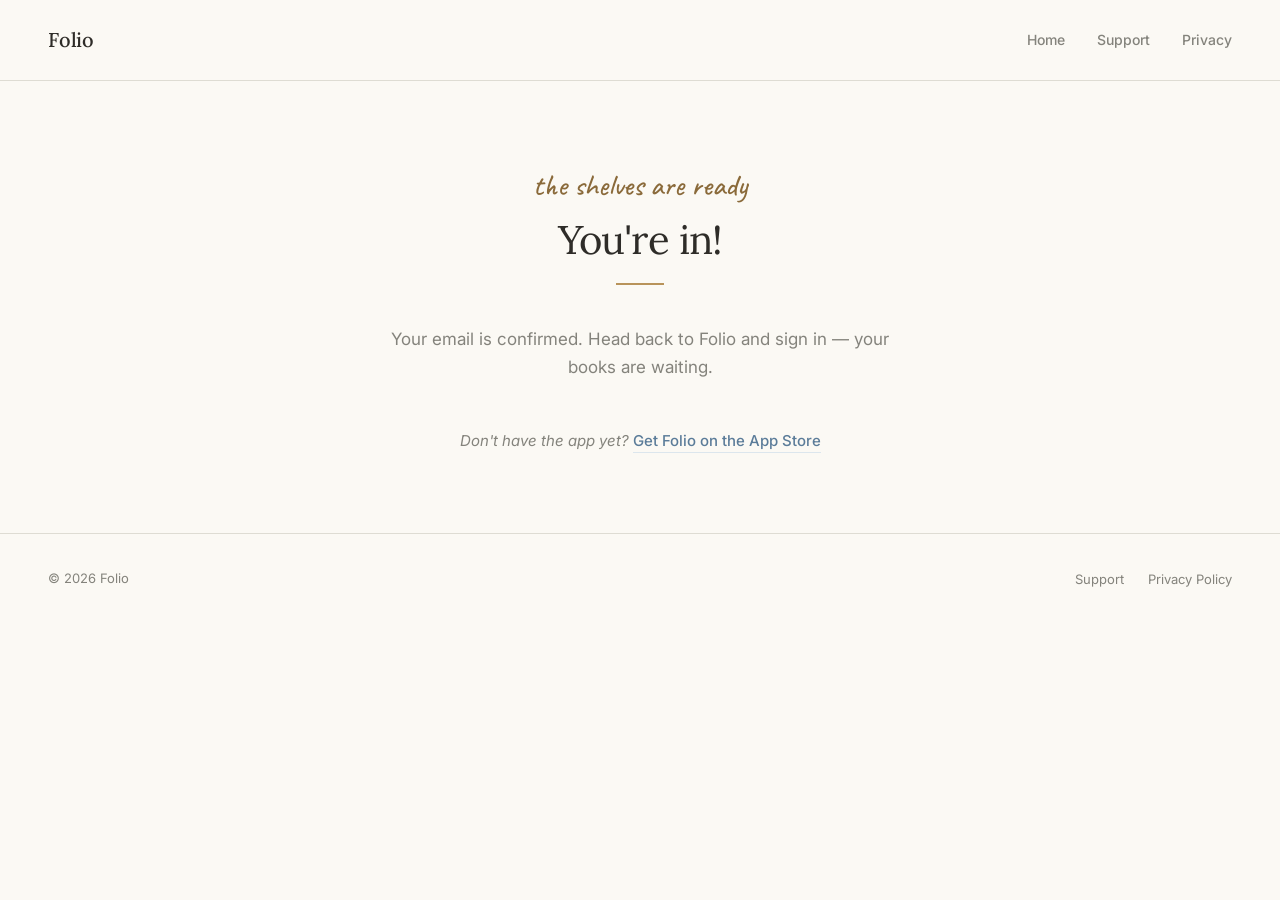
==== confirmed.html @ 6f43d399 "Add email-confirmed page (Supabase sign-up redirect) Co-Authored-By: Claude Opus 5.5 <noreply@anthro" ====
<!DOCTYPE html>
<html lang="en">
<head>
  <meta charset="UTF-8" />
  <meta name="viewport" content="width=device-width, initial-scale=1.0" />
  <title>You're in — Folio</title>
  <meta name="robots" content="noindex" />
  <link rel="preconnect" href="https://fonts.googleapis.com">
  <link rel="preconnect" href="https://fonts.gstatic.com" crossorigin>
  <link href="https://fonts.googleapis.com/css2?family=Caveat:wght@500&family=Lora:ital,wght@0,400;0,500;1,400&family=Inter:wght@400;500&display=swap" rel="stylesheet">
  <style>
    *, *::before, *::after { box-sizing: border-box; margin: 0; padding: 0; }

    :root {
      --ivory:   #FBF9F4;
      --cloud:   #F1EEE6;
      --fog:     #DEDCD3;
      --charcoal:#2E2C28;
      --secondary:#84837C;
      --blue:    #5B7C99;
      --blue-light:#DCE6ED;
      --brass:   #B8935A;
    }

    body {
      background: var(--ivory);
      color: var(--charcoal);
      font-family: 'Inter', system-ui, -apple-system, sans-serif;
      font-size: 16px;
      line-height: 1.6;
      min-height: 100vh;
      display: flex;
      flex-direction: column;
    }

    /* ── Nav ── */
    nav {
      display: flex;
      align-items: center;
      justify-content: space-between;
      padding: 24px 48px;
      border-bottom: 1px solid var(--fog);
    }

    .nav-wordmark {
      font-family: 'Lora', Georgia, serif;
      font-size: 20px;
      font-weight: 500;
      color: var(--charcoal);
      text-decoration: none;
      letter-spacing: -0.01em;
    }

    .nav-links {
      display: flex;
      gap: 32px;
      list-style: none;
    }

    .nav-links a {
      font-size: 14px;
      font-weight: 500;
      color: var(--secondary);
      text-decoration: none;
      transition: color 0.15s;
    }

    .nav-links a:hover,
    .nav-links a.active {
      color: var(--blue);
    }

    /* ── Brass rule ── */
    .brass-rule {
      width: 48px;
      height: 2px;
      background: var(--brass);
      border: none;
      margin: 0 auto 40px;
    }

    /* ── Page content ── */
    .page {
      flex: 1;
      max-width: 560px;
      margin: 0 auto;
      padding: 80px 24px 80px;
      width: 100%;
      text-align: center;
    }

    .page-eyebrow {
      font-size: 11px;
      font-weight: 500;
      letter-spacing: 0.12em;
      text-transform: uppercase;
      color: var(--brass);
      margin-bottom: 20px;
    }

    .page-title {
      font-family: 'Lora', Georgia, serif;
      font-size: 40px;
      font-weight: 400;
      letter-spacing: -0.02em;
      line-height: 1.15;
      margin-bottom: 20px;
    }

    .page-intro {
      font-size: 17px;
      color: var(--secondary);
      line-height: 1.65;
      margin-bottom: 48px;
    }

    .page-hand {
      font-family: 'Caveat', cursive;
      font-size: 30px;
      font-weight: 500;
      color: #8A6A3A;
      margin-bottom: 8px;
    }

    .get-app {
      font-size: 15px;
      color: var(--secondary);
    }

    .get-app a {
      color: var(--blue);
      font-weight: 500;
      text-decoration: none;
      border-bottom: 1px solid var(--blue-light);
      padding-bottom: 2px;
      transition: border-color 0.15s, color 0.15s;
    }

    .get-app a:hover { color: #4a6b87; border-color: var(--blue); }

    /* ── Footer ── */
    footer {
      padding: 32px 48px;
      border-top: 1px solid var(--fog);
      display: flex;
      align-items: center;
      justify-content: space-between;
      flex-wrap: wrap;
      gap: 16px;
    }

    .footer-copy { font-size: 13px; color: var(--secondary); }

    .footer-links {
      display: flex;
      gap: 24px;
      list-style: none;
    }

    .footer-links a {
      font-size: 13px;
      color: var(--secondary);
      text-decoration: none;
      transition: color 0.15s;
    }

    .footer-links a:hover { color: var(--blue); }

    @media (max-width: 600px) {
      nav { padding: 20px 24px; }
      .page { padding: 64px 24px; }
      footer { padding: 28px 24px; flex-direction: column; align-items: flex-start; }
    }
  </style>
</head>
<body>

  <nav>
    <a href="index.html" class="nav-wordmark">Folio</a>
    <ul class="nav-links">
      <li><a href="index.html">Home</a></li>
      <li><a href="support.html">Support</a></li>
      <li><a href="privacy.html">Privacy</a></li>
    </ul>
  </nav>

  <main>
    <section class="page">
      <p class="page-hand">the shelves are ready</p>
      <h1 class="page-title">You're in!</h1>
      <hr class="brass-rule">
      <p class="page-intro">Your email is confirmed. Head back to Folio and sign in — your books are waiting.</p>
      <p class="get-app"><em>Don't have the app yet?</em> <a href="https://apps.apple.com/us/app/folio-library/id6792103604">Get Folio on the App Store</a></p>
    </section>
  </main>

  <footer>
    <p class="footer-copy">© 2026 Folio</p>
    <ul class="footer-links">
      <li><a href="support.html">Support</a></li>
      <li><a href="privacy.html">Privacy Policy</a></li>
    </ul>
  </footer>

</body>
</html>
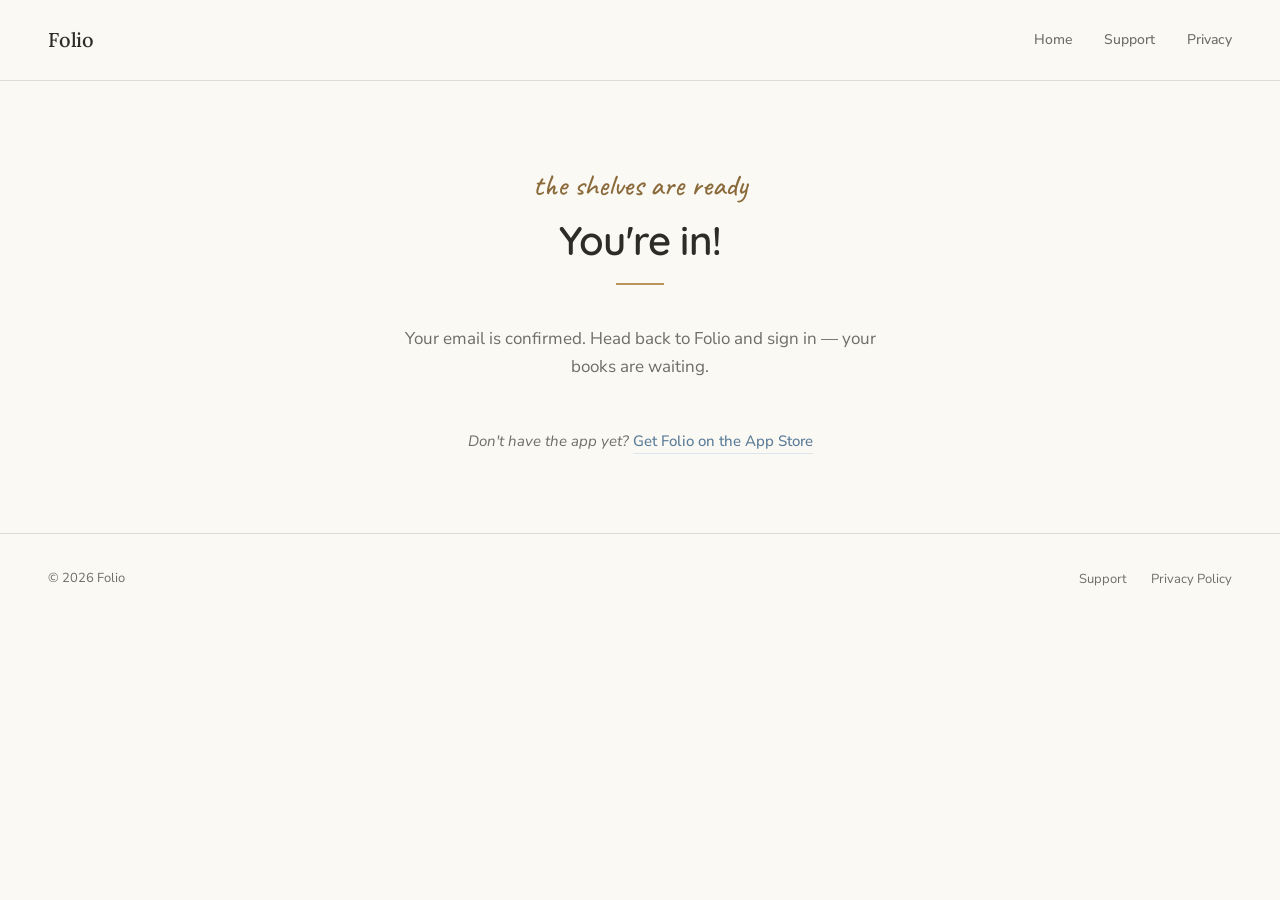
==== commit 05430e81: "Folio 2.0: app fonts and colours, new tagline, privacy policy for the household model - Quicksand he" ====
--- a/confirmed.html
+++ b/confirmed.html
@@ -7,7 +7,7 @@
   <meta name="robots" content="noindex" />
   <link rel="preconnect" href="https://fonts.googleapis.com">
   <link rel="preconnect" href="https://fonts.gstatic.com" crossorigin>
-  <link href="https://fonts.googleapis.com/css2?family=Caveat:wght@500&family=Lora:ital,wght@0,400;0,500;1,400&family=Inter:wght@400;500&display=swap" rel="stylesheet">
+  <link href="https://fonts.googleapis.com/css2?family=Caveat:wght@500&family=Lora:wght@500&family=Nunito+Sans:opsz,wght@6..12,400;6..12,600;6..12,700&family=Quicksand:wght@500;600;700&display=swap" rel="stylesheet">
   <style>
     *, *::before, *::after { box-sizing: border-box; margin: 0; padding: 0; }
 
@@ -16,7 +16,8 @@
       --cloud:   #F1EEE6;
       --fog:     #DEDCD3;
       --charcoal:#2E2C28;
-      --secondary:#84837C;
+      --secondary:#6E6D66;
+      --brass-text:#8A6A3A;
       --blue:    #5B7C99;
       --blue-light:#DCE6ED;
       --brass:   #B8935A;
@@ -25,7 +26,7 @@
     body {
       background: var(--ivory);
       color: var(--charcoal);
-      font-family: 'Inter', system-ui, -apple-system, sans-serif;
+      font-family: 'Nunito Sans', system-ui, -apple-system, sans-serif;
       font-size: 16px;
       line-height: 1.6;
       min-height: 100vh;
@@ -94,14 +95,14 @@
       font-weight: 500;
       letter-spacing: 0.12em;
       text-transform: uppercase;
-      color: var(--brass);
+      color: var(--brass-text);
       margin-bottom: 20px;
     }
 
     .page-title {
-      font-family: 'Lora', Georgia, serif;
+      font-family: 'Quicksand', system-ui, sans-serif;
       font-size: 40px;
-      font-weight: 400;
+      font-weight: 600;
       letter-spacing: -0.02em;
       line-height: 1.15;
       margin-bottom: 20px;
@@ -118,7 +119,7 @@
       font-family: 'Caveat', cursive;
       font-size: 30px;
       font-weight: 500;
-      color: #8A6A3A;
+      color: var(--brass-text);
       margin-bottom: 8px;
     }
 
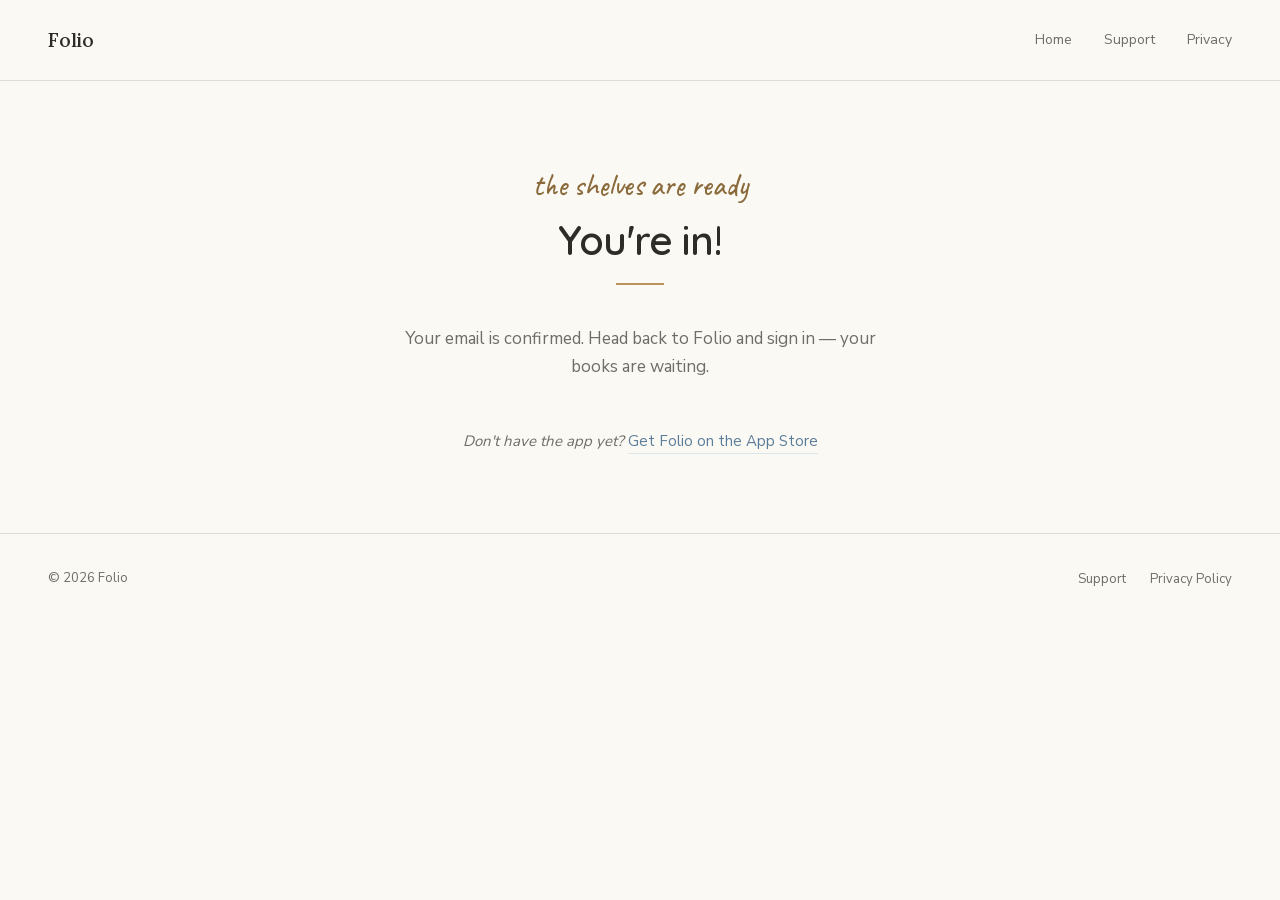
==== commit 137243f2: "Host fonts on foliolibrary.com instead of Google Fonts Visitors' browsers no longer contact Google (" ====
--- a/confirmed.html
+++ b/confirmed.html
@@ -5,9 +5,7 @@
   <meta name="viewport" content="width=device-width, initial-scale=1.0" />
   <title>You're in — Folio</title>
   <meta name="robots" content="noindex" />
-  <link rel="preconnect" href="https://fonts.googleapis.com">
-  <link rel="preconnect" href="https://fonts.gstatic.com" crossorigin>
-  <link href="https://fonts.googleapis.com/css2?family=Caveat:wght@500&family=Lora:wght@500&family=Nunito+Sans:opsz,wght@6..12,400;6..12,600;6..12,700&family=Quicksand:wght@500;600;700&display=swap" rel="stylesheet">
+  <link rel="stylesheet" href="fonts/fonts.css">
   <style>
     *, *::before, *::after { box-sizing: border-box; margin: 0; padding: 0; }
 
--- a/fonts/fonts.css
+++ b/fonts/fonts.css
@@ -0,0 +1,168 @@
+/* Self-hosted Google Fonts (SIL Open Font License, see OFL-*.txt).
+   Served from foliolibrary.com so visitors' browsers never contact Google. */
+
+/* Caveat, latin-ext */
+@font-face {
+  font-family: 'Caveat';
+  font-style: normal;
+  font-weight: 500;
+  font-display: swap;
+  src: url(Caveat-latin-ext.woff2) format('woff2');
+  unicode-range: U+0100-02BA, U+02BD-02C5, U+02C7-02CC, U+02CE-02D7, U+02DD-02FF, U+0304, U+0308, U+0329, U+1D00-1DBF, U+1E00-1E9F, U+1EF2-1EFF, U+2020, U+20A0-20AB, U+20AD-20C4, U+2113, U+2C60-2C7F, U+A720-A7FF;
+}
+
+/* Caveat, latin */
+@font-face {
+  font-family: 'Caveat';
+  font-style: normal;
+  font-weight: 500;
+  font-display: swap;
+  src: url(Caveat-latin.woff2) format('woff2');
+  unicode-range: U+0000-00FF, U+0131, U+0152-0153, U+02BB-02BC, U+02C6, U+02DA, U+02DC, U+0304, U+0308, U+0329, U+2000-206F, U+20AC, U+2122, U+2191, U+2193, U+2212, U+2215, U+FEFF, U+FFFD;
+}
+
+/* Lora, latin-ext */
+@font-face {
+  font-family: 'Lora';
+  font-style: normal;
+  font-weight: 500;
+  font-display: swap;
+  src: url(Lora-latin-ext.woff2) format('woff2');
+  unicode-range: U+0100-02BA, U+02BD-02C5, U+02C7-02CC, U+02CE-02D7, U+02DD-02FF, U+0304, U+0308, U+0329, U+1D00-1DBF, U+1E00-1E9F, U+1EF2-1EFF, U+2020, U+20A0-20AB, U+20AD-20C4, U+2113, U+2C60-2C7F, U+A720-A7FF;
+}
+
+/* Lora, latin */
+@font-face {
+  font-family: 'Lora';
+  font-style: normal;
+  font-weight: 500;
+  font-display: swap;
+  src: url(Lora-latin.woff2) format('woff2');
+  unicode-range: U+0000-00FF, U+0131, U+0152-0153, U+02BB-02BC, U+02C6, U+02DA, U+02DC, U+0304, U+0308, U+0329, U+2000-206F, U+20AC, U+2122, U+2191, U+2193, U+2212, U+2215, U+FEFF, U+FFFD;
+}
+
+/* Nunito Sans, latin-ext */
+@font-face {
+  font-family: 'Nunito Sans';
+  font-style: normal;
+  font-weight: 400;
+  font-stretch: 100%;
+  font-display: swap;
+  src: url(NunitoSans-latin-ext.woff2) format('woff2');
+  unicode-range: U+0100-02BA, U+02BD-02C5, U+02C7-02CC, U+02CE-02D7, U+02DD-02FF, U+0304, U+0308, U+0329, U+1D00-1DBF, U+1E00-1E9F, U+1EF2-1EFF, U+2020, U+20A0-20AB, U+20AD-20C4, U+2113, U+2C60-2C7F, U+A720-A7FF;
+}
+
+/* Nunito Sans, latin */
+@font-face {
+  font-family: 'Nunito Sans';
+  font-style: normal;
+  font-weight: 400;
+  font-stretch: 100%;
+  font-display: swap;
+  src: url(NunitoSans-latin.woff2) format('woff2');
+  unicode-range: U+0000-00FF, U+0131, U+0152-0153, U+02BB-02BC, U+02C6, U+02DA, U+02DC, U+0304, U+0308, U+0329, U+2000-206F, U+20AC, U+2122, U+2191, U+2193, U+2212, U+2215, U+FEFF, U+FFFD;
+}
+
+/* Nunito Sans, latin-ext */
+@font-face {
+  font-family: 'Nunito Sans';
+  font-style: normal;
+  font-weight: 600;
+  font-stretch: 100%;
+  font-display: swap;
+  src: url(NunitoSans-latin-ext.woff2) format('woff2');
+  unicode-range: U+0100-02BA, U+02BD-02C5, U+02C7-02CC, U+02CE-02D7, U+02DD-02FF, U+0304, U+0308, U+0329, U+1D00-1DBF, U+1E00-1E9F, U+1EF2-1EFF, U+2020, U+20A0-20AB, U+20AD-20C4, U+2113, U+2C60-2C7F, U+A720-A7FF;
+}
+
+/* Nunito Sans, latin */
+@font-face {
+  font-family: 'Nunito Sans';
+  font-style: normal;
+  font-weight: 600;
+  font-stretch: 100%;
+  font-display: swap;
+  src: url(NunitoSans-latin.woff2) format('woff2');
+  unicode-range: U+0000-00FF, U+0131, U+0152-0153, U+02BB-02BC, U+02C6, U+02DA, U+02DC, U+0304, U+0308, U+0329, U+2000-206F, U+20AC, U+2122, U+2191, U+2193, U+2212, U+2215, U+FEFF, U+FFFD;
+}
+
+/* Nunito Sans, latin-ext */
+@font-face {
+  font-family: 'Nunito Sans';
+  font-style: normal;
+  font-weight: 700;
+  font-stretch: 100%;
+  font-display: swap;
+  src: url(NunitoSans-latin-ext.woff2) format('woff2');
+  unicode-range: U+0100-02BA, U+02BD-02C5, U+02C7-02CC, U+02CE-02D7, U+02DD-02FF, U+0304, U+0308, U+0329, U+1D00-1DBF, U+1E00-1E9F, U+1EF2-1EFF, U+2020, U+20A0-20AB, U+20AD-20C4, U+2113, U+2C60-2C7F, U+A720-A7FF;
+}
+
+/* Nunito Sans, latin */
+@font-face {
+  font-family: 'Nunito Sans';
+  font-style: normal;
+  font-weight: 700;
+  font-stretch: 100%;
+  font-display: swap;
+  src: url(NunitoSans-latin.woff2) format('woff2');
+  unicode-range: U+0000-00FF, U+0131, U+0152-0153, U+02BB-02BC, U+02C6, U+02DA, U+02DC, U+0304, U+0308, U+0329, U+2000-206F, U+20AC, U+2122, U+2191, U+2193, U+2212, U+2215, U+FEFF, U+FFFD;
+}
+
+/* Quicksand, latin-ext */
+@font-face {
+  font-family: 'Quicksand';
+  font-style: normal;
+  font-weight: 500;
+  font-display: swap;
+  src: url(Quicksand-latin-ext.woff2) format('woff2');
+  unicode-range: U+0100-02BA, U+02BD-02C5, U+02C7-02CC, U+02CE-02D7, U+02DD-02FF, U+0304, U+0308, U+0329, U+1D00-1DBF, U+1E00-1E9F, U+1EF2-1EFF, U+2020, U+20A0-20AB, U+20AD-20C4, U+2113, U+2C60-2C7F, U+A720-A7FF;
+}
+
+/* Quicksand, latin */
+@font-face {
+  font-family: 'Quicksand';
+  font-style: normal;
+  font-weight: 500;
+  font-display: swap;
+  src: url(Quicksand-latin.woff2) format('woff2');
+  unicode-range: U+0000-00FF, U+0131, U+0152-0153, U+02BB-02BC, U+02C6, U+02DA, U+02DC, U+0304, U+0308, U+0329, U+2000-206F, U+20AC, U+2122, U+2191, U+2193, U+2212, U+2215, U+FEFF, U+FFFD;
+}
+
+/* Quicksand, latin-ext */
+@font-face {
+  font-family: 'Quicksand';
+  font-style: normal;
+  font-weight: 600;
+  font-display: swap;
+  src: url(Quicksand-latin-ext.woff2) format('woff2');
+  unicode-range: U+0100-02BA, U+02BD-02C5, U+02C7-02CC, U+02CE-02D7, U+02DD-02FF, U+0304, U+0308, U+0329, U+1D00-1DBF, U+1E00-1E9F, U+1EF2-1EFF, U+2020, U+20A0-20AB, U+20AD-20C4, U+2113, U+2C60-2C7F, U+A720-A7FF;
+}
+
+/* Quicksand, latin */
+@font-face {
+  font-family: 'Quicksand';
+  font-style: normal;
+  font-weight: 600;
+  font-display: swap;
+  src: url(Quicksand-latin.woff2) format('woff2');
+  unicode-range: U+0000-00FF, U+0131, U+0152-0153, U+02BB-02BC, U+02C6, U+02DA, U+02DC, U+0304, U+0308, U+0329, U+2000-206F, U+20AC, U+2122, U+2191, U+2193, U+2212, U+2215, U+FEFF, U+FFFD;
+}
+
+/* Quicksand, latin-ext */
+@font-face {
+  font-family: 'Quicksand';
+  font-style: normal;
+  font-weight: 700;
+  font-display: swap;
+  src: url(Quicksand-latin-ext.woff2) format('woff2');
+  unicode-range: U+0100-02BA, U+02BD-02C5, U+02C7-02CC, U+02CE-02D7, U+02DD-02FF, U+0304, U+0308, U+0329, U+1D00-1DBF, U+1E00-1E9F, U+1EF2-1EFF, U+2020, U+20A0-20AB, U+20AD-20C4, U+2113, U+2C60-2C7F, U+A720-A7FF;
+}
+
+/* Quicksand, latin */
+@font-face {
+  font-family: 'Quicksand';
+  font-style: normal;
+  font-weight: 700;
+  font-display: swap;
+  src: url(Quicksand-latin.woff2) format('woff2');
+  unicode-range: U+0000-00FF, U+0131, U+0152-0153, U+02BB-02BC, U+02C6, U+02DA, U+02DC, U+0304, U+0308, U+0329, U+2000-206F, U+20AC, U+2122, U+2191, U+2193, U+2212, U+2215, U+FEFF, U+FFFD;
+}
